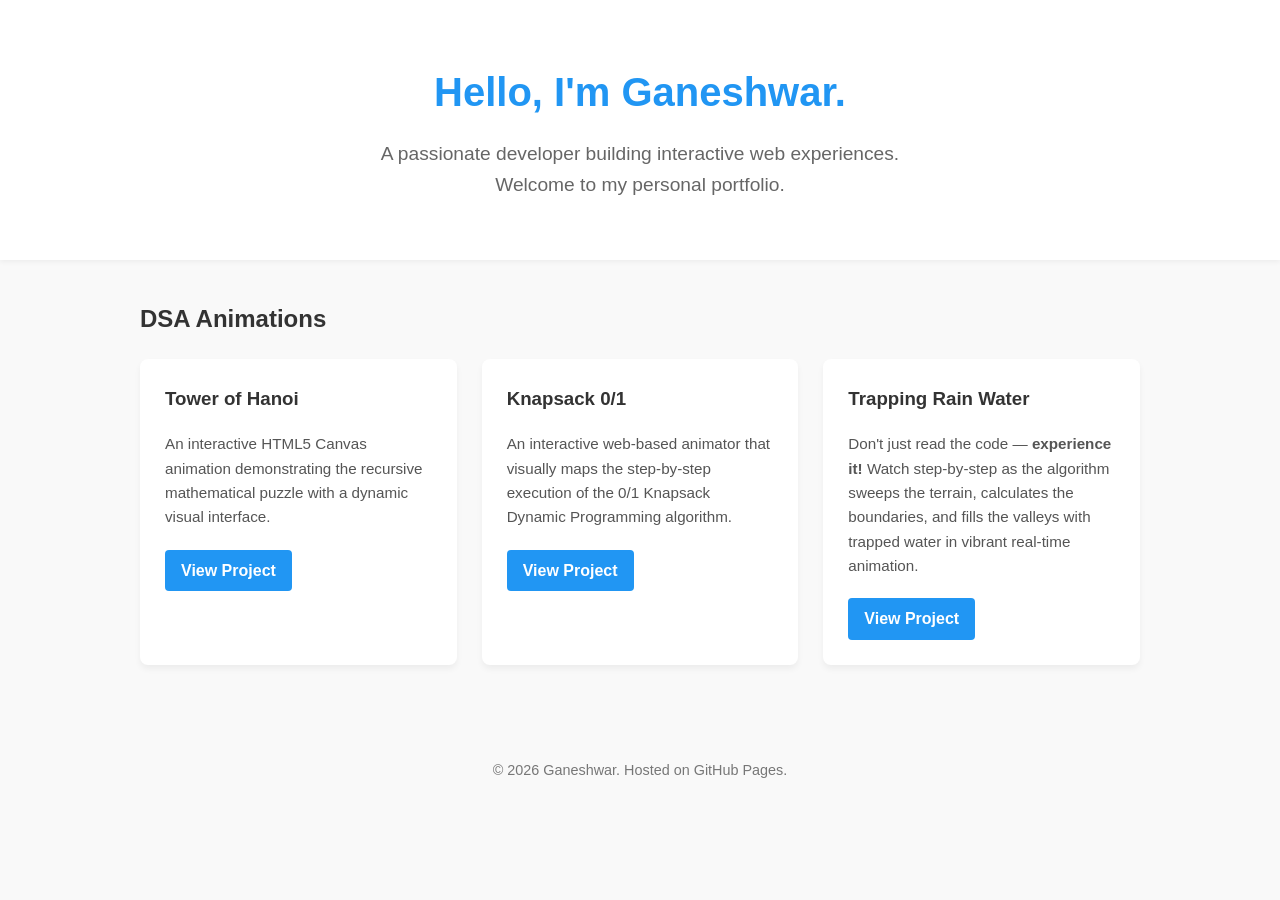
==== index.html @ 5317c9f6 "Update index.html" ====
<!DOCTYPE html>
<html lang="en">
<head>
    <meta charset="UTF-8">
    <meta name="viewport" content="width=device-width, initial-scale=1.0">
    <title>My Developer Portfolio</title>
    <style>
        :root {
            --primary-color: #2196F3;
            --text-color: #333;
            --bg-color: #f9f9f9;
        }
        body {
            font-family: 'Segoe UI', Tahoma, Geneva, Verdana, sans-serif;
            margin: 0;
            padding: 0;
            background-color: var(--bg-color);
            color: var(--text-color);
            line-height: 1.6;
        }
        header {
            background-color: white;
            padding: 60px 20px;
            text-align: center;
            box-shadow: 0 2px 5px rgba(0,0,0,0.05);
        }
        header h1 {
            margin: 0;
            font-size: 2.5rem;
            color: var(--primary-color);
        }
        header p {
            font-size: 1.2rem;
            color: #666;
            max-width: 600px;
            margin: 15px auto 0;
        }
        .container {
            max-width: 1000px;
            margin: 40px auto;
            padding: 0 20px;
        }
        .projects-grid {
            display: grid;
            grid-template-columns: repeat(auto-fit, minmax(300px, 1fr));
            gap: 25px;
        }
        .project-card {
            background: white;
            border-radius: 8px;
            padding: 25px;
            box-shadow: 0 4px 6px rgba(0,0,0,0.05);
            transition: transform 0.3s ease, box-shadow 0.3s ease;
        }
        .project-card:hover {
            transform: translateY(-5px);
            box-shadow: 0 8px 15px rgba(0,0,0,0.1);
        }
        .project-card h3 {
            margin-top: 0;
            color: var(--text-color);
        }
        .project-card p {
            color: #555;
            font-size: 0.95rem;
            margin-bottom: 20px;
        }
        .project-card a {
            display: inline-block;
            text-decoration: none;
            background-color: var(--primary-color);
            color: white;
            padding: 8px 16px;
            border-radius: 4px;
            font-weight: bold;
            transition: background-color 0.2s;
        }
        .project-card a:hover {
            background-color: #1976D2;
        }
        footer {
            text-align: center;
            padding: 30px;
            margin-top: 50px;
            color: #777;
            font-size: 0.9rem;
        }
    </style>
</head>
<body>

    <header>
        <h1>Hello, I'm Ganeshwar.</h1>
        <p>A passionate developer building interactive web experiences. Welcome to my personal portfolio.</p>
    </header>

    <div class="container">
        <h2>DSA Animations</h2>
        
        <div class="projects-grid">
            <!-- Project 1: Tower of Hanoi -->
            <div class="project-card">
                <h3>Tower of Hanoi</h3>
                <p>An interactive HTML5 Canvas animation demonstrating the recursive mathematical puzzle with a dynamic visual interface.</p>
                <!-- This link points to the hanoi.html file you renamed earlier -->
                <!-- <a href="TowerOfHanoi/tower-of-hanoi-mobile-friendly.html">View Project</a> -->
                <a href="TowerOfHanoi/toh.html">View Project</a>
            </div>

            <!-- Project 2: Placeholder -->
            <div class="project-card">
                <h3>Knapsack 0/1</h3>
                <p>An interactive web-based animator that visually maps the step-by-step execution of the 0/1 Knapsack Dynamic Programming algorithm.</p>
                <!-- <a href="Knapsack0_1/index.html">View Project</a> -->
                <!-- <a href="Knapsack0_1/knapsack_dp_animation.html">View Project</a> -->
                <a href="Knapsack0_1/knapsack_dp_animation_custom_input.html">View Project</a>
                
            </div>

            <!-- Project 3: Placeholder -->
            <div class="project-card">
                <h3>Trapping Rain Water</h3>
                <p>Don't just read the code — <strong>experience it!</strong> Watch step-by-step as the algorithm sweeps the terrain, calculates the boundaries, and fills the valleys with trapped water in vibrant real-time animation.</p>
                <a href="TrappingRainWater/trapping-rain-water.html">View Project</a>
            </div>
        </div>
    </div>

    <footer>
        <p>&copy; 2026 Ganeshwar. Hosted on GitHub Pages.</p>
    </footer>

</body>
</html>
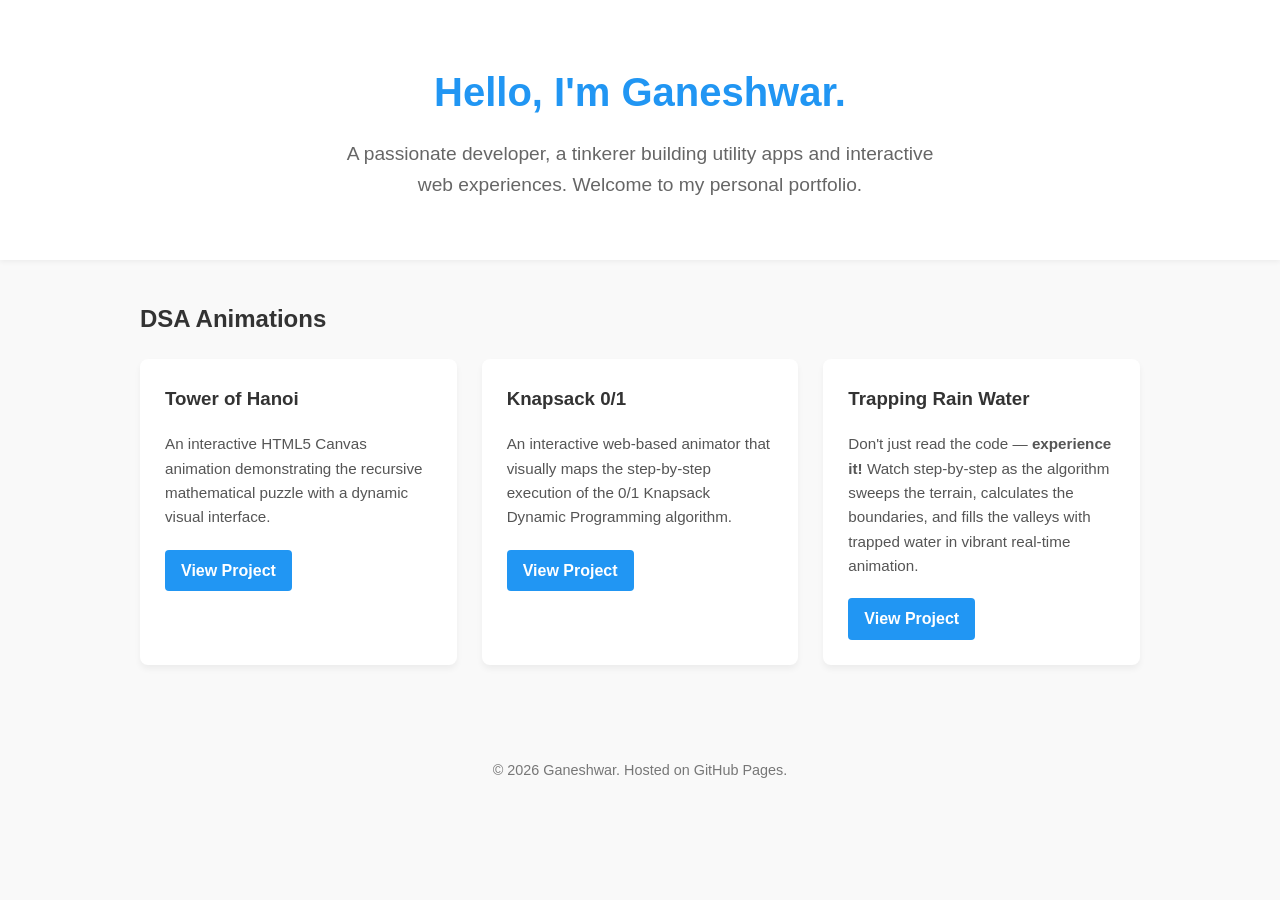
==== commit 0d46b7e0: "Update index.html" ====
--- a/index.html
+++ b/index.html
@@ -91,7 +91,7 @@
 
     <header>
         <h1>Hello, I'm Ganeshwar.</h1>
-        <p>A passionate developer building interactive web experiences. Welcome to my personal portfolio.</p>
+        <p>A passionate developer, a tinkerer building utility apps and interactive web experiences. Welcome to my personal portfolio.</p>
     </header>
 
     <div class="container">
@@ -121,7 +121,9 @@
             <div class="project-card">
                 <h3>Trapping Rain Water</h3>
                 <p>Don't just read the code — <strong>experience it!</strong> Watch step-by-step as the algorithm sweeps the terrain, calculates the boundaries, and fills the valleys with trapped water in vibrant real-time animation.</p>
-                <a href="TrappingRainWater/trapping-rain-water.html">View Project</a>
+                <!-- <a href="TrappingRainWater/trapping-rain-water.html">View Project</a> -->
+                
+                <a href="TrappingRainWater/trapping-rainwater-animator.html">View Project</a>
             </div>
         </div>
     </div>
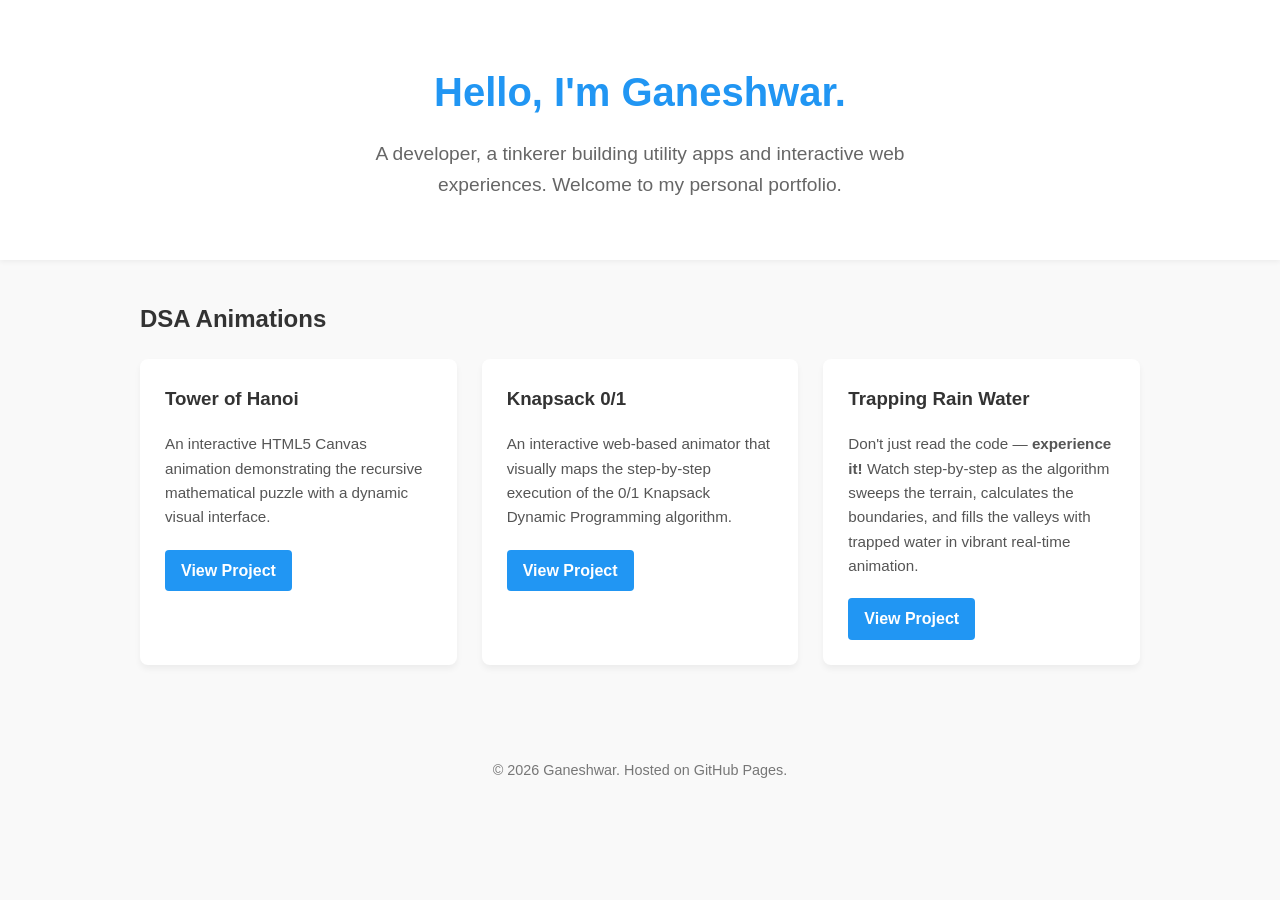
==== commit 834e7dd0: "Update index.html" ====
--- a/index.html
+++ b/index.html
@@ -91,7 +91,7 @@
 
     <header>
         <h1>Hello, I'm Ganeshwar.</h1>
-        <p>A passionate developer, a tinkerer building utility apps and interactive web experiences. Welcome to my personal portfolio.</p>
+        <p>A developer, a tinkerer building utility apps and interactive web experiences. Welcome to my personal portfolio.</p>
     </header>
 
     <div class="container">
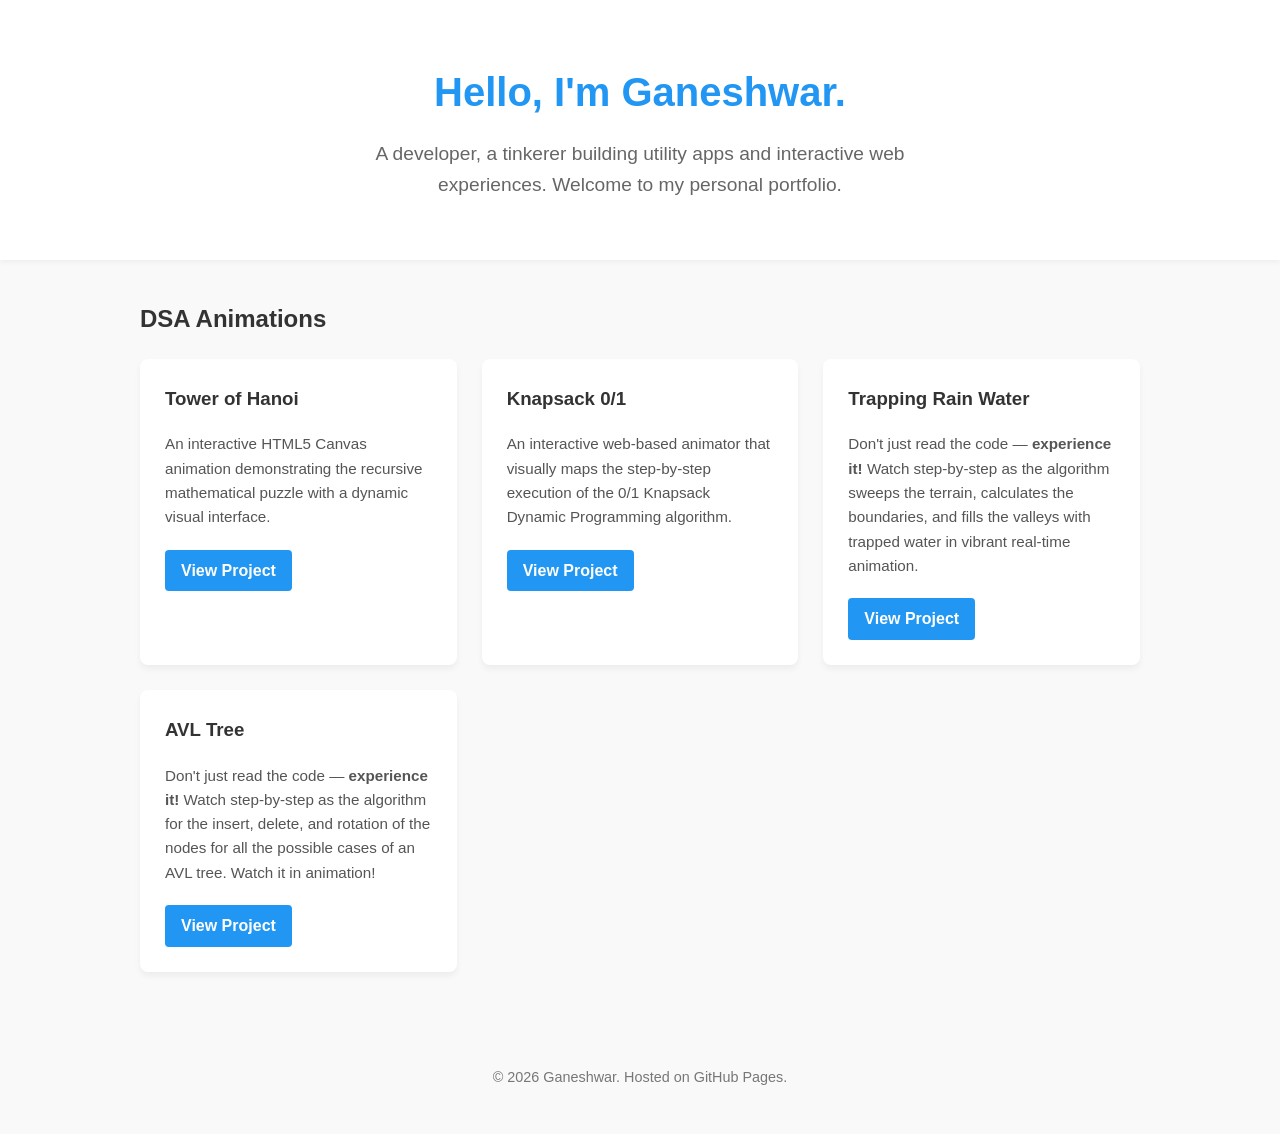
==== commit dfd2dfbf: "Update index.html Added avl tree animation" ====
--- a/index.html
+++ b/index.html
@@ -125,6 +125,15 @@
                 
                 <a href="TrappingRainWater/trapping-rainwater-animator.html">View Project</a>
             </div>
+
+            <!-- Project 4: Placeholder -->
+            <div class="project-card">
+                <h3>AVL Tree</h3>
+                <p>Don't just read the code — <strong>experience it!</strong> Watch step-by-step as the algorithm for the insert, delete, and rotation of the nodes for all the possible cases of an AVL tree. Watch it in animation!</p>
+                <!-- <a href="TrappingRainWater/trapping-rain-water.html">View Project</a> -->
+                
+                <a href="AVL_Tree/avl-tree-animation.html">View Project</a>
+            </div>
         </div>
     </div>
 
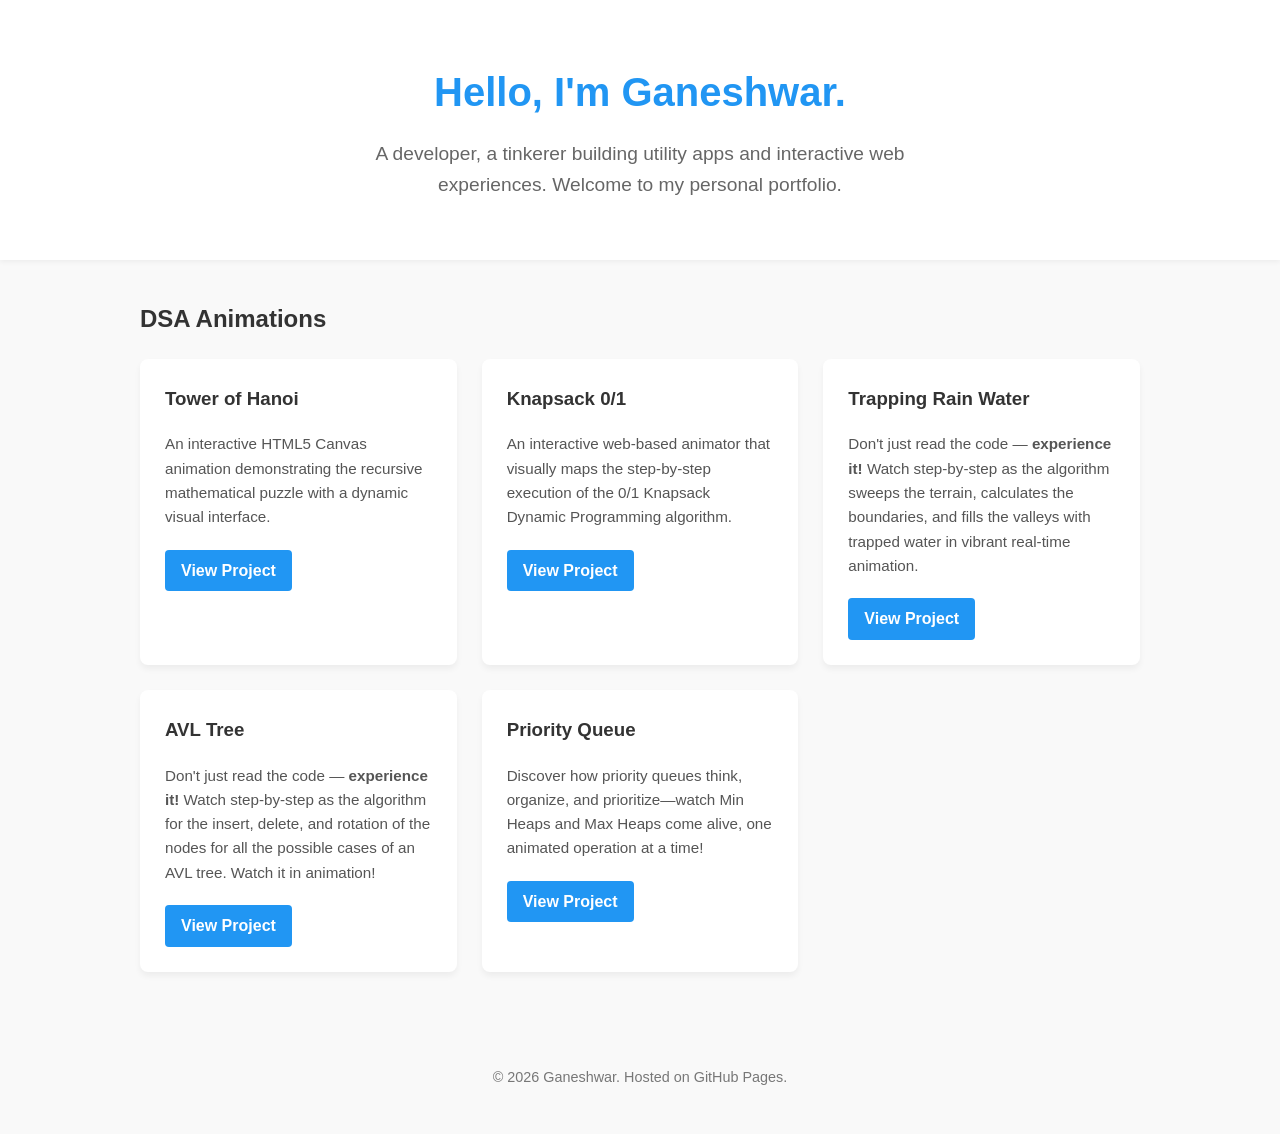
==== commit 2229600b: "Update index.html PriorityQueue placeholder added" ====
--- a/index.html
+++ b/index.html
@@ -134,6 +134,16 @@
                 
                 <a href="AVL_Tree/avl-tree-animation.html">View Project</a>
             </div>
+
+            <!-- Discover how priority queues think, organize, and prioritize—watch Min Heaps and Max Heaps come alive, one animated operation at a time! -->
+            <!-- Project 5: Placeholder -->
+            <div class="project-card">
+                <h3>Priority Queue</h3>
+                <p>Discover how priority queues think, organize, and prioritize—watch Min Heaps and Max Heaps come alive, one animated operation at a time!</p>
+                <!-- <a href="TrappingRainWater/trapping-rain-water.html">View Project</a> -->
+                
+                <a href="Prioirity_Queue/priority-queue-animation-minheap-maxheap.html">View Project</a>
+            </div>
         </div>
     </div>
 
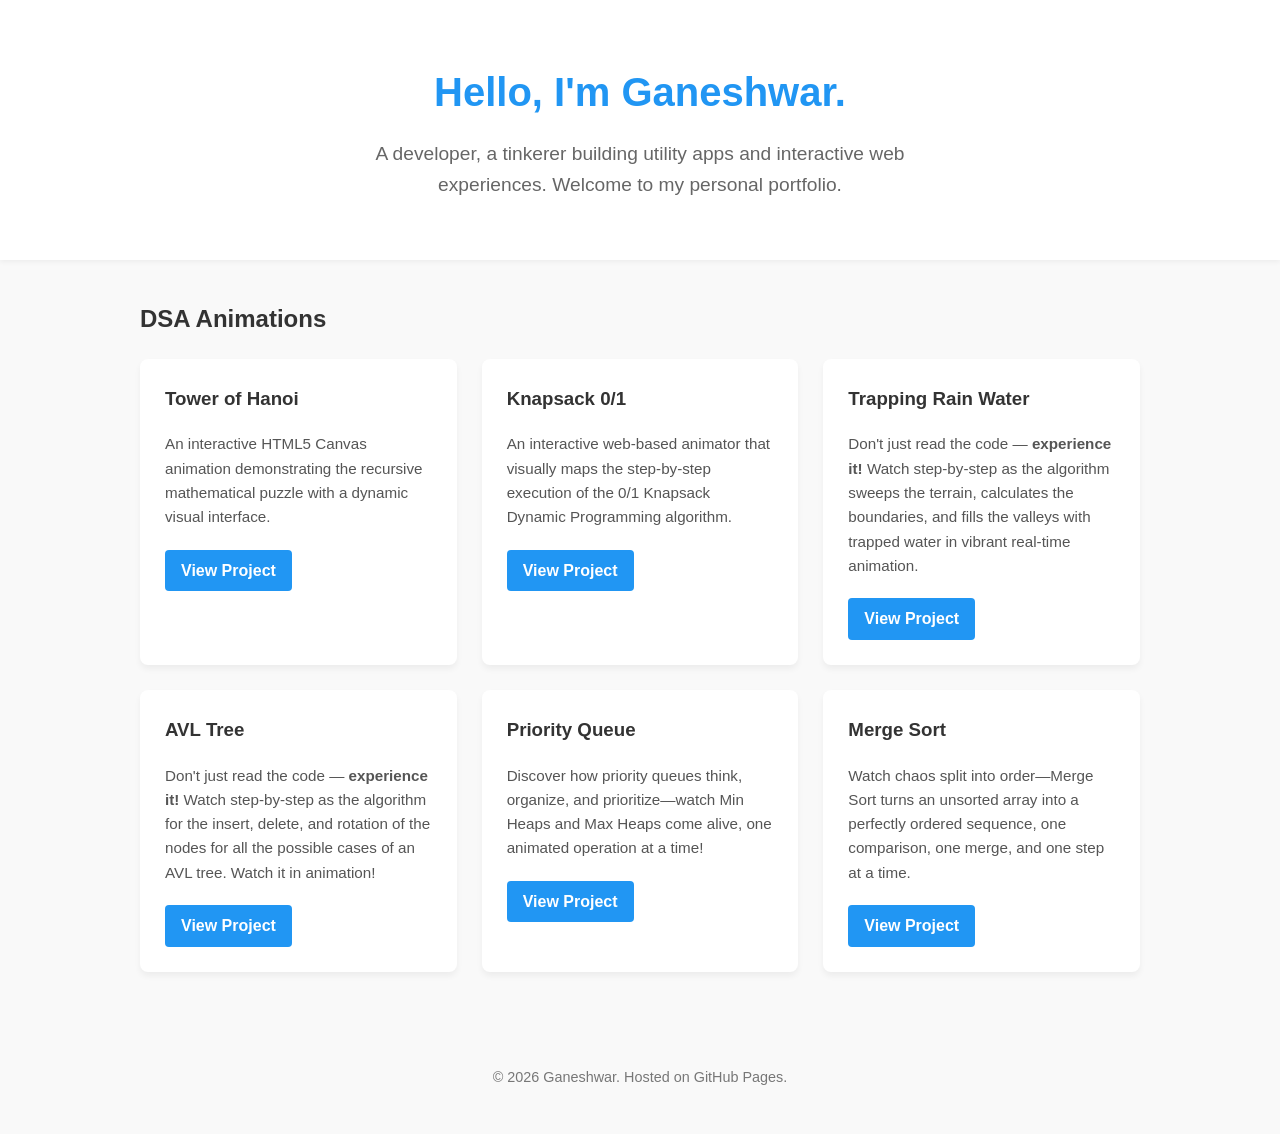
==== commit e82b26c1: "Update index.html Merge sort visualizer added" ====
--- a/index.html
+++ b/index.html
@@ -144,6 +144,14 @@
                 
                 <a href="Prioirity_Queue/priority-queue-animation-minheap-maxheap.html">View Project</a>
             </div>
+
+            <!-- Merge_Sort/merge-sort-visualizer.html -->
+            
+            <div class="project-card">
+                <h3>Merge Sort</h3>
+                <p>Watch chaos split into order—Merge Sort turns an unsorted array into a perfectly ordered sequence, one comparison, one merge, and one step at a time.</p>
+                <a href="Merge_Sort/merge-sort-visualizer.html">View Project</a>
+            </div>
         </div>
     </div>
 
